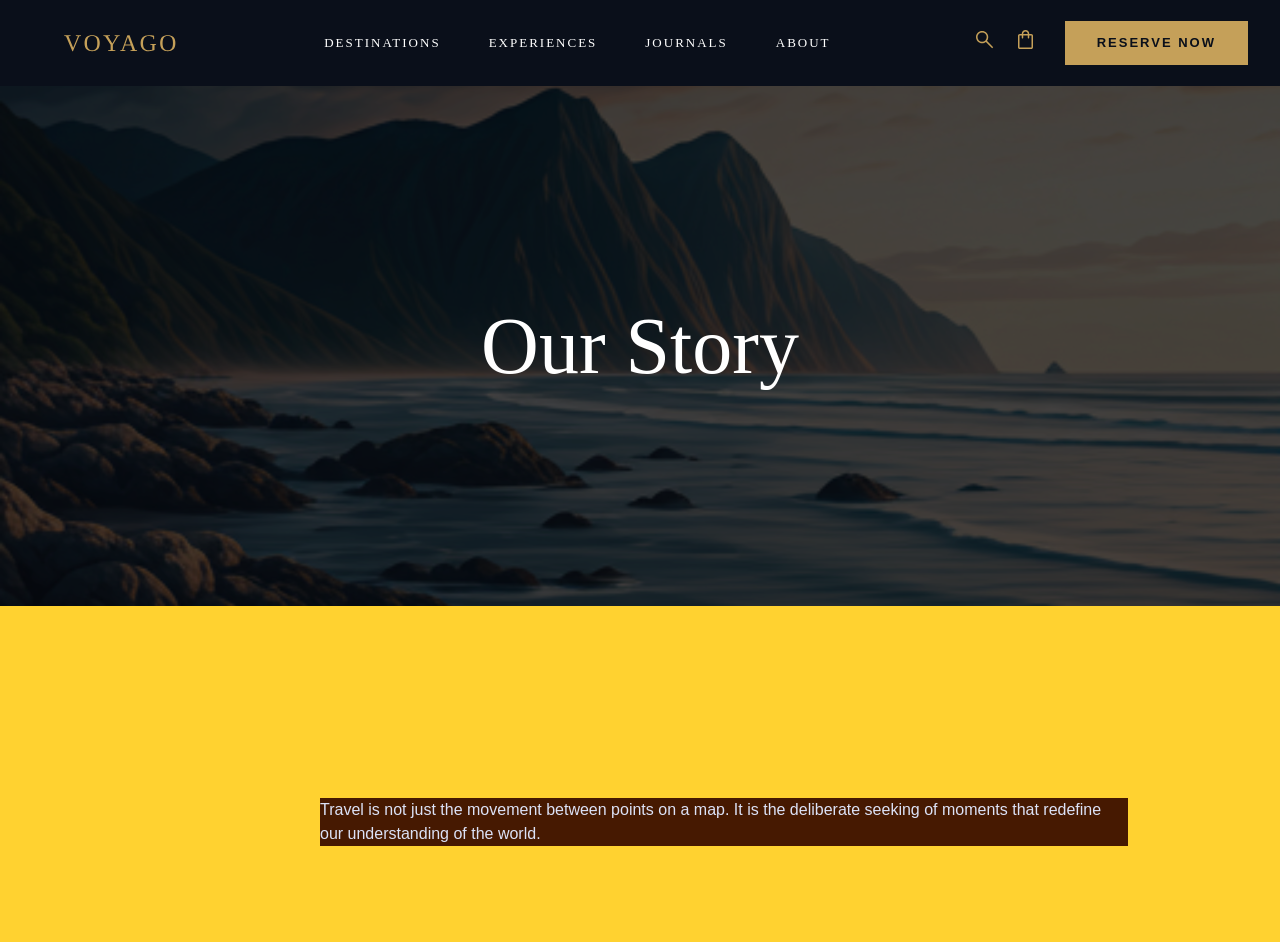
==== about.html @ e4453c05 "Create Header+Hero Sections for Our Story Page" ====
<!doctype html>
<html lang="en">
  <head>
    <meta charset="UTF-8" />
    <meta name="viewport" content="width=device-width, initial-scale=1.0" />
    <title>Our Story</title>
    <link rel="stylesheet" href="./assets/css/output.css" />
  </head>
  <body class="bg-[#0A0F1A] text-white">
    <header class="">
      <div class="container mx-auto flex justify-between items-center">
        <div class="logo">
          <a href="./index.html">
            <img
              src="./assets/image/Our Story/VOYAGO.svg"
              class="w-[115px] h-[32px] sm:ml-[64px]"
            />
          </a>
        </div>
        <div class="list hidden md:block">
          <ul
            class="flex gap-[48px] text-[#FFFFFF] font-abhaya-libra text-[13px] tracking-[2px]"
          >
            <li
              class="hover:text-[#C5A059] hover:underline underline-offset-4 transition tracking-[2px]"
            >
              <a href="#">DESTINATIONS</a>
            </li>
            <li
              class="hover:text-[#C5A059] hover:underline underline-offset-4 transition tracking-[2px]"
            >
              <a href="#">EXPERIENCES</a>
            </li>
            <li
              class="hover:text-[#C5A059] hover:underline underline-offset-4 transition tracking-[2px]"
            >
              <a href="#">JOURNALS</a>
            </li>
            <li
              class="hover:text-[#C5A059] hover:underline underline-offset-4 transition tracking-[2px]"
            >
              <a href="#">ABOUT</a>
            </li>
          </ul>
        </div>
        <div class="icons">
          <ul class="flex">
            <li>
              <a href="#">
                <img
                  class="my-[30.9px]"
                  src="./assets/image/Our Story/search.svg"
                />
              </a>
            </li>
            <li>
              <a href="#">
                <img
                  class="my-[30px]"
                  src="./assets/image/Our Story/margin.svg"
                />
              </a>
            </li>
            <li>
              <a href="#">
                <button
                  class="bg-[#C5A059] px-[32px] py-[12px] text-[#0A0F1A] mx-[32px] my-[21px] font-manrope font-semibold text-[13px] tracking-[2px]"
                >
                  RESERVE NOW
                </button>
              </a>
            </li>
          </ul>
        </div>
      </div>
    </header>
    <section class="relative h-[520px] overflow-hidden">
      <img
        src="./assets/image/Our Story/Hero section.svg"
        alt="Hero"
        class="absolute inset-0 w-full h-full object-cover"
      />

      <div class="absolute inset-0 bg-black/35"></div>

      <div
        class="relative z-10 h-full flex flex-col items-center justify-center text-center px-4"
      >
        <h1
          class="font-noto-serif text-white text-[80px] leading-[0.95] max-w-[900px]"
        >
          Our Story
        </h1>
      </div>
    </section>
    <section class="px-[160px] py-[96px] bg-amber-300">
      <div>
        <p class="font-manrope text-[16px] text-[#DCE2F7] w-[807.98px] bg-amber-950  mx-[160px] mt-[96px]">
          Travel is not just the movement between points on a map. It is the
          deliberate seeking of moments that redefine our understanding of the
          world.
        </p>
      </div>
      <div>
        <p></p>
      </div>
    </section>
  </body>
</html>
---- assets/css/output.css ----
/*! tailwindcss v4.1.18 | MIT License | https://tailwindcss.com */
@layer properties;
@layer theme, base, components, utilities;
@layer theme {
  :root, :host {
    --font-sans: ui-sans-serif, system-ui, sans-serif, "Apple Color Emoji",
      "Segoe UI Emoji", "Segoe UI Symbol", "Noto Color Emoji";
    --font-mono: ui-monospace, SFMono-Regular, Menlo, Monaco, Consolas, "Liberation Mono",
      "Courier New", monospace;
    --color-red-400: oklch(70.4% 0.191 22.216);
    --color-amber-300: oklch(87.9% 0.169 91.605);
    --color-amber-400: oklch(82.8% 0.189 84.429);
    --color-amber-500: oklch(76.9% 0.188 70.08);
    --color-amber-800: oklch(47.3% 0.137 46.201);
    --color-amber-950: oklch(27.9% 0.077 45.635);
    --color-black: #000;
    --color-white: #fff;
    --spacing: 0.25rem;
    --text-6xl: 3.75rem;
    --text-6xl--line-height: 1;
    --font-weight-light: 300;
    --font-weight-normal: 400;
    --font-weight-semibold: 600;
    --blur-md: 12px;
    --default-transition-duration: 150ms;
    --default-transition-timing-function: cubic-bezier(0.4, 0, 0.2, 1);
    --default-font-family: var(--font-sans);
    --default-mono-font-family: var(--font-mono);
    --font-abhaya-libra: "Abhaya Libre", serif;
    --font-manrope: "Manrope", sans-serif;
    --font-noto-serif: "Noto Serif", serif;
  }
}
@layer base {
  *, ::after, ::before, ::backdrop, ::file-selector-button {
    box-sizing: border-box;
    margin: 0;
    padding: 0;
    border: 0 solid;
  }
  html, :host {
    line-height: 1.5;
    -webkit-text-size-adjust: 100%;
    tab-size: 4;
    font-family: var(--default-font-family, ui-sans-serif, system-ui, sans-serif, "Apple Color Emoji", "Segoe UI Emoji", "Segoe UI Symbol", "Noto Color Emoji");
    font-feature-settings: var(--default-font-feature-settings, normal);
    font-variation-settings: var(--default-font-variation-settings, normal);
    -webkit-tap-highlight-color: transparent;
  }
  hr {
    height: 0;
    color: inherit;
    border-top-width: 1px;
  }
  abbr:where([title]) {
    -webkit-text-decoration: underline dotted;
    text-decoration: underline dotted;
  }
  h1, h2, h3, h4, h5, h6 {
    font-size: inherit;
    font-weight: inherit;
  }
  a {
    color: inherit;
    -webkit-text-decoration: inherit;
    text-decoration: inherit;
  }
  b, strong {
    font-weight: bolder;
  }
  code, kbd, samp, pre {
    font-family: var(--default-mono-font-family, ui-monospace, SFMono-Regular, Menlo, Monaco, Consolas, "Liberation Mono", "Courier New", monospace);
    font-feature-settings: var(--default-mono-font-feature-settings, normal);
    font-variation-settings: var(--default-mono-font-variation-settings, normal);
    font-size: 1em;
  }
  small {
    font-size: 80%;
  }
  sub, sup {
    font-size: 75%;
    line-height: 0;
    position: relative;
    vertical-align: baseline;
  }
  sub {
    bottom: -0.25em;
  }
  sup {
    top: -0.5em;
  }
  table {
    text-indent: 0;
    border-color: inherit;
    border-collapse: collapse;
  }
  :-moz-focusring {
    outline: auto;
  }
  progress {
    vertical-align: baseline;
  }
  summary {
    display: list-item;
  }
  ol, ul, menu {
    list-style: none;
  }
  img, svg, video, canvas, audio, iframe, embed, object {
    display: block;
    vertical-align: middle;
  }
  img, video {
    max-width: 100%;
    height: auto;
  }
  button, input, select, optgroup, textarea, ::file-selector-button {
    font: inherit;
    font-feature-settings: inherit;
    font-variation-settings: inherit;
    letter-spacing: inherit;
    color: inherit;
    border-radius: 0;
    background-color: transparent;
    opacity: 1;
  }
  :where(select:is([multiple], [size])) optgroup {
    font-weight: bolder;
  }
  :where(select:is([multiple], [size])) optgroup option {
    padding-inline-start: 20px;
  }
  ::file-selector-button {
    margin-inline-end: 4px;
  }
  ::placeholder {
    opacity: 1;
  }
  @supports (not (-webkit-appearance: -apple-pay-button))  or (contain-intrinsic-size: 1px) {
    ::placeholder {
      color: currentcolor;
      @supports (color: color-mix(in lab, red, red)) {
        color: color-mix(in oklab, currentcolor 50%, transparent);
      }
    }
  }
  textarea {
    resize: vertical;
  }
  ::-webkit-search-decoration {
    -webkit-appearance: none;
  }
  ::-webkit-date-and-time-value {
    min-height: 1lh;
    text-align: inherit;
  }
  ::-webkit-datetime-edit {
    display: inline-flex;
  }
  ::-webkit-datetime-edit-fields-wrapper {
    padding: 0;
  }
  ::-webkit-datetime-edit, ::-webkit-datetime-edit-year-field, ::-webkit-datetime-edit-month-field, ::-webkit-datetime-edit-day-field, ::-webkit-datetime-edit-hour-field, ::-webkit-datetime-edit-minute-field, ::-webkit-datetime-edit-second-field, ::-webkit-datetime-edit-millisecond-field, ::-webkit-datetime-edit-meridiem-field {
    padding-block: 0;
  }
  ::-webkit-calendar-picker-indicator {
    line-height: 1;
  }
  :-moz-ui-invalid {
    box-shadow: none;
  }
  button, input:where([type="button"], [type="reset"], [type="submit"]), ::file-selector-button {
    appearance: button;
  }
  ::-webkit-inner-spin-button, ::-webkit-outer-spin-button {
    height: auto;
  }
  [hidden]:where(:not([hidden="until-found"])) {
    display: none !important;
  }
}
@layer utilities {
  .absolute {
    position: absolute;
  }
  .relative {
    position: relative;
  }
  .inset-0 {
    inset: calc(var(--spacing) * 0);
  }
  .top-\[24px\] {
    top: 24px;
  }
  .bottom-10 {
    bottom: calc(var(--spacing) * 10);
  }
  .left-10 {
    left: calc(var(--spacing) * 10);
  }
  .left-16 {
    left: calc(var(--spacing) * 16);
  }
  .left-\[24px\] {
    left: 24px;
  }
  .z-10 {
    z-index: 10;
  }
  .col-span-2 {
    grid-column: span 2 / span 2;
  }
  .container {
    width: 100%;
    @media (width >= 40rem) {
      max-width: 40rem;
    }
    @media (width >= 48rem) {
      max-width: 48rem;
    }
    @media (width >= 64rem) {
      max-width: 64rem;
    }
    @media (width >= 80rem) {
      max-width: 80rem;
    }
    @media (width >= 96rem) {
      max-width: 96rem;
    }
  }
  .m-\[160px\] {
    margin: 160px;
  }
  .mx-\[16\] {
    margin-inline: 16;
  }
  .mx-\[32px\] {
    margin-inline: 32px;
  }
  .mx-\[64px\] {
    margin-inline: 64px;
  }
  .mx-\[160px\] {
    margin-inline: 160px;
  }
  .mx-\[573px\] {
    margin-inline: 573px;
  }
  .mx-auto {
    margin-inline: auto;
  }
  .my-\[9px\] {
    margin-block: 9px;
  }
  .my-\[21px\] {
    margin-block: 21px;
  }
  .my-\[24px\] {
    margin-block: 24px;
  }
  .my-\[30\.9px\] {
    margin-block: 30.9px;
  }
  .my-\[30px\] {
    margin-block: 30px;
  }
  .my-\[48px\] {
    margin-block: 48px;
  }
  .mt-6 {
    margin-top: calc(var(--spacing) * 6);
  }
  .mt-\[2\.5px\] {
    margin-top: 2.5px;
  }
  .mt-\[3\.5px\] {
    margin-top: 3.5px;
  }
  .mt-\[3px\] {
    margin-top: 3px;
  }
  .mt-\[4\.5px\] {
    margin-top: 4.5px;
  }
  .mt-\[4px\] {
    margin-top: 4px;
  }
  .mt-\[5\.5px\] {
    margin-top: 5.5px;
  }
  .mt-\[8px\] {
    margin-top: 8px;
  }
  .mt-\[9\.84px\] {
    margin-top: 9.84px;
  }
  .mt-\[12px\] {
    margin-top: 12px;
  }
  .mt-\[16px\] {
    margin-top: 16px;
  }
  .mt-\[24px\] {
    margin-top: 24px;
  }
  .mt-\[31\.8px\] {
    margin-top: 31.8px;
  }
  .mt-\[32px\] {
    margin-top: 32px;
  }
  .mt-\[40px\] {
    margin-top: 40px;
  }
  .mt-\[48\.5px\] {
    margin-top: 48.5px;
  }
  .mt-\[48px\] {
    margin-top: 48px;
  }
  .mt-\[54px\] {
    margin-top: 54px;
  }
  .mt-\[64px\] {
    margin-top: 64px;
  }
  .mt-\[71px\] {
    margin-top: 71px;
  }
  .mt-\[96px\] {
    margin-top: 96px;
  }
  .mt-\[218px\] {
    margin-top: 218px;
  }
  .mt-\[233px\] {
    margin-top: 233px;
  }
  .mr-\[5px\] {
    margin-right: 5px;
  }
  .mr-\[15\.65px\] {
    margin-right: 15.65px;
  }
  .mr-\[16px\] {
    margin-right: 16px;
  }
  .mr-\[24\.11px\] {
    margin-right: 24.11px;
  }
  .mr-\[24\.31px\] {
    margin-right: 24.31px;
  }
  .mr-\[32\.02px\] {
    margin-right: 32.02px;
  }
  .mr-\[33\.28px\] {
    margin-right: 33.28px;
  }
  .mr-\[41\.58px\] {
    margin-right: 41.58px;
  }
  .mr-\[48\.51px\] {
    margin-right: 48.51px;
  }
  .mr-\[64px\] {
    margin-right: 64px;
  }
  .mr-\[160px\] {
    margin-right: 160px;
  }
  .mr-\[291\.57px\] {
    margin-right: 291.57px;
  }
  .mb-\[8px\] {
    margin-bottom: 8px;
  }
  .mb-\[10px\] {
    margin-bottom: 10px;
  }
  .mb-\[12px\] {
    margin-bottom: 12px;
  }
  .mb-\[16px\] {
    margin-bottom: 16px;
  }
  .mb-\[32px\] {
    margin-bottom: 32px;
  }
  .mb-\[42px\] {
    margin-bottom: 42px;
  }
  .mb-\[64px\] {
    margin-bottom: 64px;
  }
  .mb-\[96px\] {
    margin-bottom: 96px;
  }
  .mb-\[161px\] {
    margin-bottom: 161px;
  }
  .mb-\[298px\] {
    margin-bottom: 298px;
  }
  .ml-\[16px\] {
    margin-left: 16px;
  }
  .ml-\[24px\] {
    margin-left: 24px;
  }
  .ml-\[37px\] {
    margin-left: 37px;
  }
  .ml-\[47\.66px\] {
    margin-left: 47.66px;
  }
  .ml-\[64\.01px\] {
    margin-left: 64.01px;
  }
  .ml-\[64px\] {
    margin-left: 64px;
  }
  .ml-\[65\.28px\] {
    margin-left: 65.28px;
  }
  .ml-\[73\.58px\] {
    margin-left: 73.58px;
  }
  .ml-\[80\.51px\] {
    margin-left: 80.51px;
  }
  .ml-\[107\.11px\] {
    margin-left: 107.11px;
  }
  .ml-\[109\.31px\] {
    margin-left: 109.31px;
  }
  .ml-\[160px\] {
    margin-left: 160px;
  }
  .ml-\[187px\] {
    margin-left: 187px;
  }
  .ml-\[291\.76px\] {
    margin-left: 291.76px;
  }
  .ml-\[428px\] {
    margin-left: 428px;
  }
  .ml-\[574px\] {
    margin-left: 574px;
  }
  .flex {
    display: flex;
  }
  .grid {
    display: grid;
  }
  .hidden {
    display: none;
  }
  .table {
    display: table;
  }
  .h-\[4\.32px\] {
    height: 4.32px;
  }
  .h-\[5\.59px\] {
    height: 5.59px;
  }
  .h-\[5px\] {
    height: 5px;
  }
  .h-\[7px\] {
    height: 7px;
  }
  .h-\[8px\] {
    height: 8px;
  }
  .h-\[9px\] {
    height: 9px;
  }
  .h-\[10px\] {
    height: 10px;
  }
  .h-\[11px\] {
    height: 11px;
  }
  .h-\[12px\] {
    height: 12px;
  }
  .h-\[14\.25px\] {
    height: 14.25px;
  }
  .h-\[16px\] {
    height: 16px;
  }
  .h-\[18\.35px\] {
    height: 18.35px;
  }
  .h-\[20\.85px\] {
    height: 20.85px;
  }
  .h-\[20px\] {
    height: 20px;
  }
  .h-\[23\.68px\] {
    height: 23.68px;
  }
  .h-\[24px\] {
    height: 24px;
  }
  .h-\[25px\] {
    height: 25px;
  }
  .h-\[32px\] {
    height: 32px;
  }
  .h-\[48px\] {
    height: 48px;
  }
  .h-\[59px\] {
    height: 59px;
  }
  .h-\[64px\] {
    height: 64px;
  }
  .h-\[76px\] {
    height: 76px;
  }
  .h-\[84px\] {
    height: 84px;
  }
  .h-\[96px\] {
    height: 96px;
  }
  .h-\[206\.85px\] {
    height: 206.85px;
  }
  .h-\[300px\] {
    height: 300px;
  }
  .h-\[434px\] {
    height: 434px;
  }
  .h-\[480px\] {
    height: 480px;
  }
  .h-\[493\.7px\] {
    height: 493.7px;
  }
  .h-\[520px\] {
    height: 520px;
  }
  .h-\[676px\] {
    height: 676px;
  }
  .h-\[700px\] {
    height: 700px;
  }
  .h-\[762\.69px\] {
    height: 762.69px;
  }
  .h-\[800px\] {
    height: 800px;
  }
  .h-\[1208px\] {
    height: 1208px;
  }
  .h-full {
    height: 100%;
  }
  .w-\[7\.4px\] {
    width: 7.4px;
  }
  .w-\[7\.5px\] {
    width: 7.5px;
  }
  .w-\[7px\] {
    width: 7px;
  }
  .w-\[8px\] {
    width: 8px;
  }
  .w-\[9\.42px\] {
    width: 9.42px;
  }
  .w-\[9px\] {
    width: 9px;
  }
  .w-\[10px\] {
    width: 10px;
  }
  .w-\[12\.96px\] {
    width: 12.96px;
  }
  .w-\[12px\] {
    width: 12px;
  }
  .w-\[14\.25px\] {
    width: 14.25px;
  }
  .w-\[16px\] {
    width: 16px;
  }
  .w-\[18\.75px\] {
    width: 18.75px;
  }
  .w-\[20px\] {
    width: 20px;
  }
  .w-\[21\.95px\] {
    width: 21.95px;
  }
  .w-\[30\.98px\] {
    width: 30.98px;
  }
  .w-\[37\.88px\] {
    width: 37.88px;
  }
  .w-\[48px\] {
    width: 48px;
  }
  .w-\[52\.89px\] {
    width: 52.89px;
  }
  .w-\[64px\] {
    width: 64px;
  }
  .w-\[70\.34px\] {
    width: 70.34px;
  }
  .w-\[80px\] {
    width: 80px;
  }
  .w-\[100px\] {
    width: 100px;
  }
  .w-\[115px\] {
    width: 115px;
  }
  .w-\[120px\] {
    width: 120px;
  }
  .w-\[139\.17px\] {
    width: 139.17px;
  }
  .w-\[140px\] {
    width: 140px;
  }
  .w-\[161\.53px\] {
    width: 161.53px;
  }
  .w-\[213px\] {
    width: 213px;
  }
  .w-\[214px\] {
    width: 214px;
  }
  .w-\[230px\] {
    width: 230px;
  }
  .w-\[240px\] {
    width: 240px;
  }
  .w-\[259\.33px\] {
    width: 259.33px;
  }
  .w-\[259px\] {
    width: 259px;
  }
  .w-\[280px\] {
    width: 280px;
  }
  .w-\[295\.44px\] {
    width: 295.44px;
  }
  .w-\[300px\] {
    width: 300px;
  }
  .w-\[326px\] {
    width: 326px;
  }
  .w-\[341\.33px\] {
    width: 341.33px;
  }
  .w-\[345\.44px\] {
    width: 345.44px;
  }
  .w-\[345px\] {
    width: 345px;
  }
  .w-\[350px\] {
    width: 350px;
  }
  .w-\[352px\] {
    width: 352px;
  }
  .w-\[357\.33px\] {
    width: 357.33px;
  }
  .w-\[362\.66px\] {
    width: 362.66px;
  }
  .w-\[364px\] {
    width: 364px;
  }
  .w-\[390px\] {
    width: 390px;
  }
  .w-\[413\.44px\] {
    width: 413.44px;
  }
  .w-\[459px\] {
    width: 459px;
  }
  .w-\[544px\] {
    width: 544px;
  }
  .w-\[552px\] {
    width: 552px;
  }
  .w-\[556px\] {
    width: 556px;
  }
  .w-\[672px\] {
    width: 672px;
  }
  .w-\[674\.56px\] {
    width: 674.56px;
  }
  .w-\[746\.67px\] {
    width: 746.67px;
  }
  .w-\[752px\] {
    width: 752px;
  }
  .w-\[757\.33px\] {
    width: 757.33px;
  }
  .w-\[762\.66px\] {
    width: 762.66px;
  }
  .w-\[807\.98px\] {
    width: 807.98px;
  }
  .w-\[824px\] {
    width: 824px;
  }
  .w-\[832px\] {
    width: 832px;
  }
  .w-\[873\.75px\] {
    width: 873.75px;
  }
  .w-\[896px\] {
    width: 896px;
  }
  .w-\[905px\] {
    width: 905px;
  }
  .w-\[938px\] {
    width: 938px;
  }
  .w-\[1152px\] {
    width: 1152px;
  }
  .w-full {
    width: 100%;
  }
  .max-w-\[900px\] {
    max-width: 900px;
  }
  .flex-1 {
    flex: 1;
  }
  .border-collapse {
    border-collapse: collapse;
  }
  .transform {
    transform: var(--tw-rotate-x,) var(--tw-rotate-y,) var(--tw-rotate-z,) var(--tw-skew-x,) var(--tw-skew-y,);
  }
  .cursor-pointer {
    cursor: pointer;
  }
  .resize {
    resize: both;
  }
  .grid-cols-3 {
    grid-template-columns: repeat(3, minmax(0, 1fr));
  }
  .flex-col {
    flex-direction: column;
  }
  .flex-wrap {
    flex-wrap: wrap;
  }
  .items-center {
    align-items: center;
  }
  .items-end {
    align-items: flex-end;
  }
  .justify-between {
    justify-content: space-between;
  }
  .justify-center {
    justify-content: center;
  }
  .justify-end {
    justify-content: flex-end;
  }
  .gap-\[4px\] {
    gap: 4px;
  }
  .gap-\[8px\] {
    gap: 8px;
  }
  .gap-\[9px\] {
    gap: 9px;
  }
  .gap-\[10px\] {
    gap: 10px;
  }
  .gap-\[11px\] {
    gap: 11px;
  }
  .gap-\[12px\] {
    gap: 12px;
  }
  .gap-\[16px\] {
    gap: 16px;
  }
  .gap-\[24px\] {
    gap: 24px;
  }
  .gap-\[32px\] {
    gap: 32px;
  }
  .gap-\[48px\] {
    gap: 48px;
  }
  .gap-\[50px\] {
    gap: 50px;
  }
  .gap-\[64px\] {
    gap: 64px;
  }
  .gap-\[100px\] {
    gap: 100px;
  }
  .gap-\[150px\] {
    gap: 150px;
  }
  .gap-\[175px\] {
    gap: 175px;
  }
  .gap-\[185px\] {
    gap: 185px;
  }
  .gap-\[199px\] {
    gap: 199px;
  }
  .gap-\[215px\] {
    gap: 215px;
  }
  .gap-\[280px\] {
    gap: 280px;
  }
  .gap-\[349\.47px\] {
    gap: 349.47px;
  }
  .gap-\[474px\] {
    gap: 474px;
  }
  .overflow-hidden {
    overflow: hidden;
  }
  .rounded {
    border-radius: 0.25rem;
  }
  .rounded-full {
    border-radius: calc(infinity * 1px);
  }
  .border {
    border-style: var(--tw-border-style);
    border-width: 1px;
  }
  .border-2 {
    border-style: var(--tw-border-style);
    border-width: 2px;
  }
  .border-t {
    border-top-style: var(--tw-border-style);
    border-top-width: 1px;
  }
  .border-t-1 {
    border-top-style: var(--tw-border-style);
    border-top-width: 1px;
  }
  .border-r {
    border-right-style: var(--tw-border-style);
    border-right-width: 1px;
  }
  .border-b {
    border-bottom-style: var(--tw-border-style);
    border-bottom-width: 1px;
  }
  .border-l {
    border-left-style: var(--tw-border-style);
    border-left-width: 1px;
  }
  .border-\[\#0A0F1A\] {
    border-color: #0A0F1A;
  }
  .border-\[\#0A0F1A\]\/20 {
    border-color: color-mix(in oklab, #0A0F1A 20%, transparent);
  }
  .border-\[\#1D1C17\] {
    border-color: #1D1C17;
  }
  .border-\[\#1D1C17\]\/20 {
    border-color: color-mix(in oklab, #1D1C17 20%, transparent);
  }
  .border-\[\#45464C\] {
    border-color: #45464C;
  }
  .border-\[\#909096\] {
    border-color: #909096;
  }
  .border-\[\#909096\]\/10 {
    border-color: color-mix(in oklab, #909096 10%, transparent);
  }
  .border-\[\#909096\]\/20 {
    border-color: color-mix(in oklab, #909096 20%, transparent);
  }
  .border-\[\#C5A059\] {
    border-color: #C5A059;
  }
  .border-\[\#C5A059\]\/20 {
    border-color: color-mix(in oklab, #C5A059 20%, transparent);
  }
  .border-\[\#C5A059\]\/30 {
    border-color: color-mix(in oklab, #C5A059 30%, transparent);
  }
  .border-\[\#D9D1C7\] {
    border-color: #D9D1C7;
  }
  .border-\[\#E8E0D5\] {
    border-color: #E8E0D5;
  }
  .border-\[\#FFFFFF\] {
    border-color: #FFFFFF;
  }
  .border-\[\#FFFFFF\]\/10 {
    border-color: color-mix(in oklab, #FFFFFF 10%, transparent);
  }
  .border-\[\#FFFFFF\]\/20 {
    border-color: color-mix(in oklab, #FFFFFF 20%, transparent);
  }
  .border-\[\#FFFFFF\]\/60 {
    border-color: color-mix(in oklab, #FFFFFF 60%, transparent);
  }
  .border-white {
    border-color: var(--color-white);
  }
  .border-white\/10 {
    border-color: color-mix(in srgb, #fff 10%, transparent);
    @supports (color: color-mix(in lab, red, red)) {
      border-color: color-mix(in oklab, var(--color-white) 10%, transparent);
    }
  }
  .bg-\[\#0A0F1A\] {
    background-color: #0A0F1A;
  }
  .bg-\[\#0A0F1A\]\/50 {
    background-color: color-mix(in oklab, #0A0F1A 50%, transparent);
  }
  .bg-\[\#2d3446\] {
    background-color: #2d3446;
  }
  .bg-\[\#141B2B\] {
    background-color: #141B2B;
  }
  .bg-\[\#191F2F\] {
    background-color: #191F2F;
  }
  .bg-\[\#20273a\] {
    background-color: #20273a;
  }
  .bg-\[\#C5A059\] {
    background-color: #C5A059;
  }
  .bg-\[\#C5A059\]\/20 {
    background-color: color-mix(in oklab, #C5A059 20%, transparent);
  }
  .bg-\[\#E4C285\] {
    background-color: #E4C285;
  }
  .bg-\[\#E7E2DA\] {
    background-color: #E7E2DA;
  }
  .bg-\[\#F2EDE4\] {
    background-color: #F2EDE4;
  }
  .bg-\[\#FAFAF7\] {
    background-color: #FAFAF7;
  }
  .bg-\[\#FFFFFF\]\/5 {
    background-color: color-mix(in oklab, #FFFFFF 5%, transparent);
  }
  .bg-\[\#FFFFFF\]\/50 {
    background-color: color-mix(in oklab, #FFFFFF 50%, transparent);
  }
  .bg-\[\#\] {
    background-color: #;
  }
  .bg-amber-300 {
    background-color: var(--color-amber-300);
  }
  .bg-amber-950 {
    background-color: var(--color-amber-950);
  }
  .bg-black {
    background-color: var(--color-black);
  }
  .bg-black\/20 {
    background-color: color-mix(in srgb, #000 20%, transparent);
    @supports (color: color-mix(in lab, red, red)) {
      background-color: color-mix(in oklab, var(--color-black) 20%, transparent);
    }
  }
  .bg-black\/35 {
    background-color: color-mix(in srgb, #000 35%, transparent);
    @supports (color: color-mix(in lab, red, red)) {
      background-color: color-mix(in oklab, var(--color-black) 35%, transparent);
    }
  }
  .bg-red-400 {
    background-color: var(--color-red-400);
  }
  .bg-white {
    background-color: var(--color-white);
  }
  .object-cover {
    object-fit: cover;
  }
  .object-fill {
    object-fit: fill;
  }
  .px-4 {
    padding-inline: calc(var(--spacing) * 4);
  }
  .px-6 {
    padding-inline: calc(var(--spacing) * 6);
  }
  .px-\[12px\] {
    padding-inline: 12px;
  }
  .px-\[16px\] {
    padding-inline: 16px;
  }
  .px-\[24px\] {
    padding-inline: 24px;
  }
  .px-\[32px\] {
    padding-inline: 32px;
  }
  .px-\[40px\] {
    padding-inline: 40px;
  }
  .px-\[48px\] {
    padding-inline: 48px;
  }
  .px-\[64px\] {
    padding-inline: 64px;
  }
  .px-\[84px\] {
    padding-inline: 84px;
  }
  .px-\[160px\] {
    padding-inline: 160px;
  }
  .py-\[4px\] {
    padding-block: 4px;
  }
  .py-\[8px\] {
    padding-block: 8px;
  }
  .py-\[12px\] {
    padding-block: 12px;
  }
  .py-\[14px\] {
    padding-block: 14px;
  }
  .py-\[15px\] {
    padding-block: 15px;
  }
  .py-\[16px\] {
    padding-block: 16px;
  }
  .py-\[20px\] {
    padding-block: 20px;
  }
  .py-\[22px\] {
    padding-block: 22px;
  }
  .py-\[24px\] {
    padding-block: 24px;
  }
  .py-\[30px\] {
    padding-block: 30px;
  }
  .py-\[32px\] {
    padding-block: 32px;
  }
  .py-\[48px\] {
    padding-block: 48px;
  }
  .py-\[96px\] {
    padding-block: 96px;
  }
  .py-\[160px\] {
    padding-block: 160px;
  }
  .pt-\[14px\] {
    padding-top: 14px;
  }
  .pt-\[16px\] {
    padding-top: 16px;
  }
  .pt-\[47px\] {
    padding-top: 47px;
  }
  .pt-\[96px\] {
    padding-top: 96px;
  }
  .pb-\[8px\] {
    padding-bottom: 8px;
  }
  .pb-\[15px\] {
    padding-bottom: 15px;
  }
  .pb-\[16px\] {
    padding-bottom: 16px;
  }
  .pb-\[32px\] {
    padding-bottom: 32px;
  }
  .pb-\[48px\] {
    padding-bottom: 48px;
  }
  .pb-\[100px\] {
    padding-bottom: 100px;
  }
  .pb-\[160px\] {
    padding-bottom: 160px;
  }
  .text-center {
    text-align: center;
  }
  .text-left {
    text-align: left;
  }
  .text-right {
    text-align: right;
  }
  .font-abhaya-libra {
    font-family: var(--font-abhaya-libra);
  }
  .font-manrope {
    font-family: var(--font-manrope);
  }
  .font-noto-serif {
    font-family: var(--font-noto-serif);
  }
  .text-6xl {
    font-size: var(--text-6xl);
    line-height: var(--tw-leading, var(--text-6xl--line-height));
  }
  .text-\[10px\] {
    font-size: 10px;
  }
  .text-\[11px\] {
    font-size: 11px;
  }
  .text-\[12px\] {
    font-size: 12px;
  }
  .text-\[13px\] {
    font-size: 13px;
  }
  .text-\[14px\] {
    font-size: 14px;
  }
  .text-\[15px\] {
    font-size: 15px;
  }
  .text-\[16px\] {
    font-size: 16px;
  }
  .text-\[18px\] {
    font-size: 18px;
  }
  .text-\[20px\] {
    font-size: 20px;
  }
  .text-\[24px\] {
    font-size: 24px;
  }
  .text-\[30px\] {
    font-size: 30px;
  }
  .text-\[32px\] {
    font-size: 32px;
  }
  .text-\[40px\] {
    font-size: 40px;
  }
  .text-\[48px\] {
    font-size: 48px;
  }
  .text-\[52px\] {
    font-size: 52px;
  }
  .text-\[64px\] {
    font-size: 64px;
  }
  .text-\[80px\] {
    font-size: 80px;
  }
  .text-\[128px\] {
    font-size: 128px;
  }
  .leading-\[0\.95\] {
    --tw-leading: 0.95;
    line-height: 0.95;
  }
  .leading-\[1\.2\] {
    --tw-leading: 1.2;
    line-height: 1.2;
  }
  .leading-\[1\.2px\] {
    --tw-leading: 1.2px;
    line-height: 1.2px;
  }
  .leading-none {
    --tw-leading: 1;
    line-height: 1;
  }
  .font-light {
    --tw-font-weight: var(--font-weight-light);
    font-weight: var(--font-weight-light);
  }
  .font-normal {
    --tw-font-weight: var(--font-weight-normal);
    font-weight: var(--font-weight-normal);
  }
  .font-semibold {
    --tw-font-weight: var(--font-weight-semibold);
    font-weight: var(--font-weight-semibold);
  }
  .tracking-\[1px\] {
    --tw-tracking: 1px;
    letter-spacing: 1px;
  }
  .tracking-\[2px\] {
    --tw-tracking: 2px;
    letter-spacing: 2px;
  }
  .tracking-\[3px\] {
    --tw-tracking: 3px;
    letter-spacing: 3px;
  }
  .tracking-\[4px\] {
    --tw-tracking: 4px;
    letter-spacing: 4px;
  }
  .text-\[\#0A0F1A\] {
    color: #0A0F1A;
  }
  .text-\[\#0A0F1A\]\/60 {
    color: color-mix(in oklab, #0A0F1A 60%, transparent);
  }
  .text-\[\#0C1322\] {
    color: #0C1322;
  }
  .text-\[\#0C1322\]\/50 {
    color: color-mix(in oklab, #0C1322 50%, transparent);
  }
  .text-\[\#0C1322\]\/70 {
    color: color-mix(in oklab, #0C1322 70%, transparent);
  }
  .text-\[\#1D1C17\] {
    color: #1D1C17;
  }
  .text-\[\#2E2E2E\] {
    color: #2E2E2E;
  }
  .text-\[\#6B7280\] {
    color: #6B7280;
  }
  .text-\[\#412D00\] {
    color: #412D00;
  }
  .text-\[\#261900\] {
    color: #261900;
  }
  .text-\[\#494741\] {
    color: #494741;
  }
  .text-\[\#C5A059\] {
    color: #C5A059;
  }
  .text-\[\#C6C6CC\] {
    color: #C6C6CC;
  }
  .text-\[\#CAC6BE\] {
    color: #CAC6BE;
  }
  .text-\[\#D6B676\] {
    color: #D6B676;
  }
  .text-\[\#DCE2F7\] {
    color: #DCE2F7;
  }
  .text-\[\#E4C285\] {
    color: #E4C285;
  }
  .text-\[\#FFFFFF\] {
    color: #FFFFFF;
  }
  .text-\[\#FFFFFF\]\/20 {
    color: color-mix(in oklab, #FFFFFF 20%, transparent);
  }
  .text-\[\#FFFFFF\]\/40 {
    color: color-mix(in oklab, #FFFFFF 40%, transparent);
  }
  .text-\[\#FFFFFF\]\/60 {
    color: color-mix(in oklab, #FFFFFF 60%, transparent);
  }
  .text-\[\#FFFFFF\]\/80 {
    color: color-mix(in oklab, #FFFFFF 80%, transparent);
  }
  .text-\[\#FFFFFF\]\/90 {
    color: color-mix(in oklab, #FFFFFF 90%, transparent);
  }
  .text-\[\#\] {
    color: #;
  }
  .text-\[14\] {
    color: 14;
  }
  .text-white {
    color: var(--color-white);
  }
  .text-white\/50 {
    color: color-mix(in srgb, #fff 50%, transparent);
    @supports (color: color-mix(in lab, red, red)) {
      color: color-mix(in oklab, var(--color-white) 50%, transparent);
    }
  }
  .text-white\/80 {
    color: color-mix(in srgb, #fff 80%, transparent);
    @supports (color: color-mix(in lab, red, red)) {
      color: color-mix(in oklab, var(--color-white) 80%, transparent);
    }
  }
  .uppercase {
    text-transform: uppercase;
  }
  .italic {
    font-style: italic;
  }
  .underline {
    text-decoration-line: underline;
  }
  .underline-offset-4 {
    text-underline-offset: 4px;
  }
  .underline-offset-\[6px\] {
    text-underline-offset: 6px;
  }
  .underline-offset-\[42px\] {
    text-underline-offset: 42px;
  }
  .opacity-0 {
    opacity: 0%;
  }
  .outline {
    outline-style: var(--tw-outline-style);
    outline-width: 1px;
  }
  .backdrop-blur-md {
    --tw-backdrop-blur: blur(var(--blur-md));
    -webkit-backdrop-filter: var(--tw-backdrop-blur,) var(--tw-backdrop-brightness,) var(--tw-backdrop-contrast,) var(--tw-backdrop-grayscale,) var(--tw-backdrop-hue-rotate,) var(--tw-backdrop-invert,) var(--tw-backdrop-opacity,) var(--tw-backdrop-saturate,) var(--tw-backdrop-sepia,);
    backdrop-filter: var(--tw-backdrop-blur,) var(--tw-backdrop-brightness,) var(--tw-backdrop-contrast,) var(--tw-backdrop-grayscale,) var(--tw-backdrop-hue-rotate,) var(--tw-backdrop-invert,) var(--tw-backdrop-opacity,) var(--tw-backdrop-saturate,) var(--tw-backdrop-sepia,);
  }
  .backdrop-filter {
    -webkit-backdrop-filter: var(--tw-backdrop-blur,) var(--tw-backdrop-brightness,) var(--tw-backdrop-contrast,) var(--tw-backdrop-grayscale,) var(--tw-backdrop-hue-rotate,) var(--tw-backdrop-invert,) var(--tw-backdrop-opacity,) var(--tw-backdrop-saturate,) var(--tw-backdrop-sepia,);
    backdrop-filter: var(--tw-backdrop-blur,) var(--tw-backdrop-brightness,) var(--tw-backdrop-contrast,) var(--tw-backdrop-grayscale,) var(--tw-backdrop-hue-rotate,) var(--tw-backdrop-invert,) var(--tw-backdrop-opacity,) var(--tw-backdrop-saturate,) var(--tw-backdrop-sepia,);
  }
  .transition {
    transition-property: color, background-color, border-color, outline-color, text-decoration-color, fill, stroke, --tw-gradient-from, --tw-gradient-via, --tw-gradient-to, opacity, box-shadow, transform, translate, scale, rotate, filter, -webkit-backdrop-filter, backdrop-filter, display, content-visibility, overlay, pointer-events;
    transition-timing-function: var(--tw-ease, var(--default-transition-timing-function));
    transition-duration: var(--tw-duration, var(--default-transition-duration));
  }
  .duration-300 {
    --tw-duration: 300ms;
    transition-duration: 300ms;
  }
  .hover\:border-\[\#1D1C17\] {
    &:hover {
      @media (hover: hover) {
        border-color: #1D1C17;
      }
    }
  }
  .hover\:border-\[\#CFC4B8\] {
    &:hover {
      @media (hover: hover) {
        border-color: #CFC4B8;
      }
    }
  }
  .hover\:border-\[\#E4C285\] {
    &:hover {
      @media (hover: hover) {
        border-color: #E4C285;
      }
    }
  }
  .hover\:bg-\[\#E4C285\] {
    &:hover {
      @media (hover: hover) {
        background-color: #E4C285;
      }
    }
  }
  .hover\:text-\[\#0C1322\] {
    &:hover {
      @media (hover: hover) {
        color: #0C1322;
      }
    }
  }
  .hover\:text-\[\#1D1C17\] {
    &:hover {
      @media (hover: hover) {
        color: #1D1C17;
      }
    }
  }
  .hover\:text-\[\#C5A059\] {
    &:hover {
      @media (hover: hover) {
        color: #C5A059;
      }
    }
  }
  .hover\:text-\[\#E4C285\] {
    &:hover {
      @media (hover: hover) {
        color: #E4C285;
      }
    }
  }
  .hover\:text-white {
    &:hover {
      @media (hover: hover) {
        color: var(--color-white);
      }
    }
  }
  .hover\:underline {
    &:hover {
      @media (hover: hover) {
        text-decoration-line: underline;
      }
    }
  }
  .hover\:opacity-100 {
    &:hover {
      @media (hover: hover) {
        opacity: 100%;
      }
    }
  }
  .sm\:ml-\[64px\] {
    @media (width >= 40rem) {
      margin-left: 64px;
    }
  }
  .md\:block {
    @media (width >= 48rem) {
      display: block;
    }
  }
}
@import url('https://fonts.googleapis.com/css2?family=Abhaya+Libre:wght@400;500;600;700;800&family=Mansalva&family=Open+Sans:ital,wght@0,300..800;1,300..800&display=swap');
@property --tw-rotate-x {
  syntax: "*";
  inherits: false;
}
@property --tw-rotate-y {
  syntax: "*";
  inherits: false;
}
@property --tw-rotate-z {
  syntax: "*";
  inherits: false;
}
@property --tw-skew-x {
  syntax: "*";
  inherits: false;
}
@property --tw-skew-y {
  syntax: "*";
  inherits: false;
}
@property --tw-border-style {
  syntax: "*";
  inherits: false;
  initial-value: solid;
}
@property --tw-leading {
  syntax: "*";
  inherits: false;
}
@property --tw-font-weight {
  syntax: "*";
  inherits: false;
}
@property --tw-tracking {
  syntax: "*";
  inherits: false;
}
@property --tw-outline-style {
  syntax: "*";
  inherits: false;
  initial-value: solid;
}
@property --tw-backdrop-blur {
  syntax: "*";
  inherits: false;
}
@property --tw-backdrop-brightness {
  syntax: "*";
  inherits: false;
}
@property --tw-backdrop-contrast {
  syntax: "*";
  inherits: false;
}
@property --tw-backdrop-grayscale {
  syntax: "*";
  inherits: false;
}
@property --tw-backdrop-hue-rotate {
  syntax: "*";
  inherits: false;
}
@property --tw-backdrop-invert {
  syntax: "*";
  inherits: false;
}
@property --tw-backdrop-opacity {
  syntax: "*";
  inherits: false;
}
@property --tw-backdrop-saturate {
  syntax: "*";
  inherits: false;
}
@property --tw-backdrop-sepia {
  syntax: "*";
  inherits: false;
}
@property --tw-duration {
  syntax: "*";
  inherits: false;
}
@layer properties {
  @supports ((-webkit-hyphens: none) and (not (margin-trim: inline))) or ((-moz-orient: inline) and (not (color:rgb(from red r g b)))) {
    *, ::before, ::after, ::backdrop {
      --tw-rotate-x: initial;
      --tw-rotate-y: initial;
      --tw-rotate-z: initial;
      --tw-skew-x: initial;
      --tw-skew-y: initial;
      --tw-border-style: solid;
      --tw-leading: initial;
      --tw-font-weight: initial;
      --tw-tracking: initial;
      --tw-outline-style: solid;
      --tw-backdrop-blur: initial;
      --tw-backdrop-brightness: initial;
      --tw-backdrop-contrast: initial;
      --tw-backdrop-grayscale: initial;
      --tw-backdrop-hue-rotate: initial;
      --tw-backdrop-invert: initial;
      --tw-backdrop-opacity: initial;
      --tw-backdrop-saturate: initial;
      --tw-backdrop-sepia: initial;
      --tw-duration: initial;
    }
  }
}
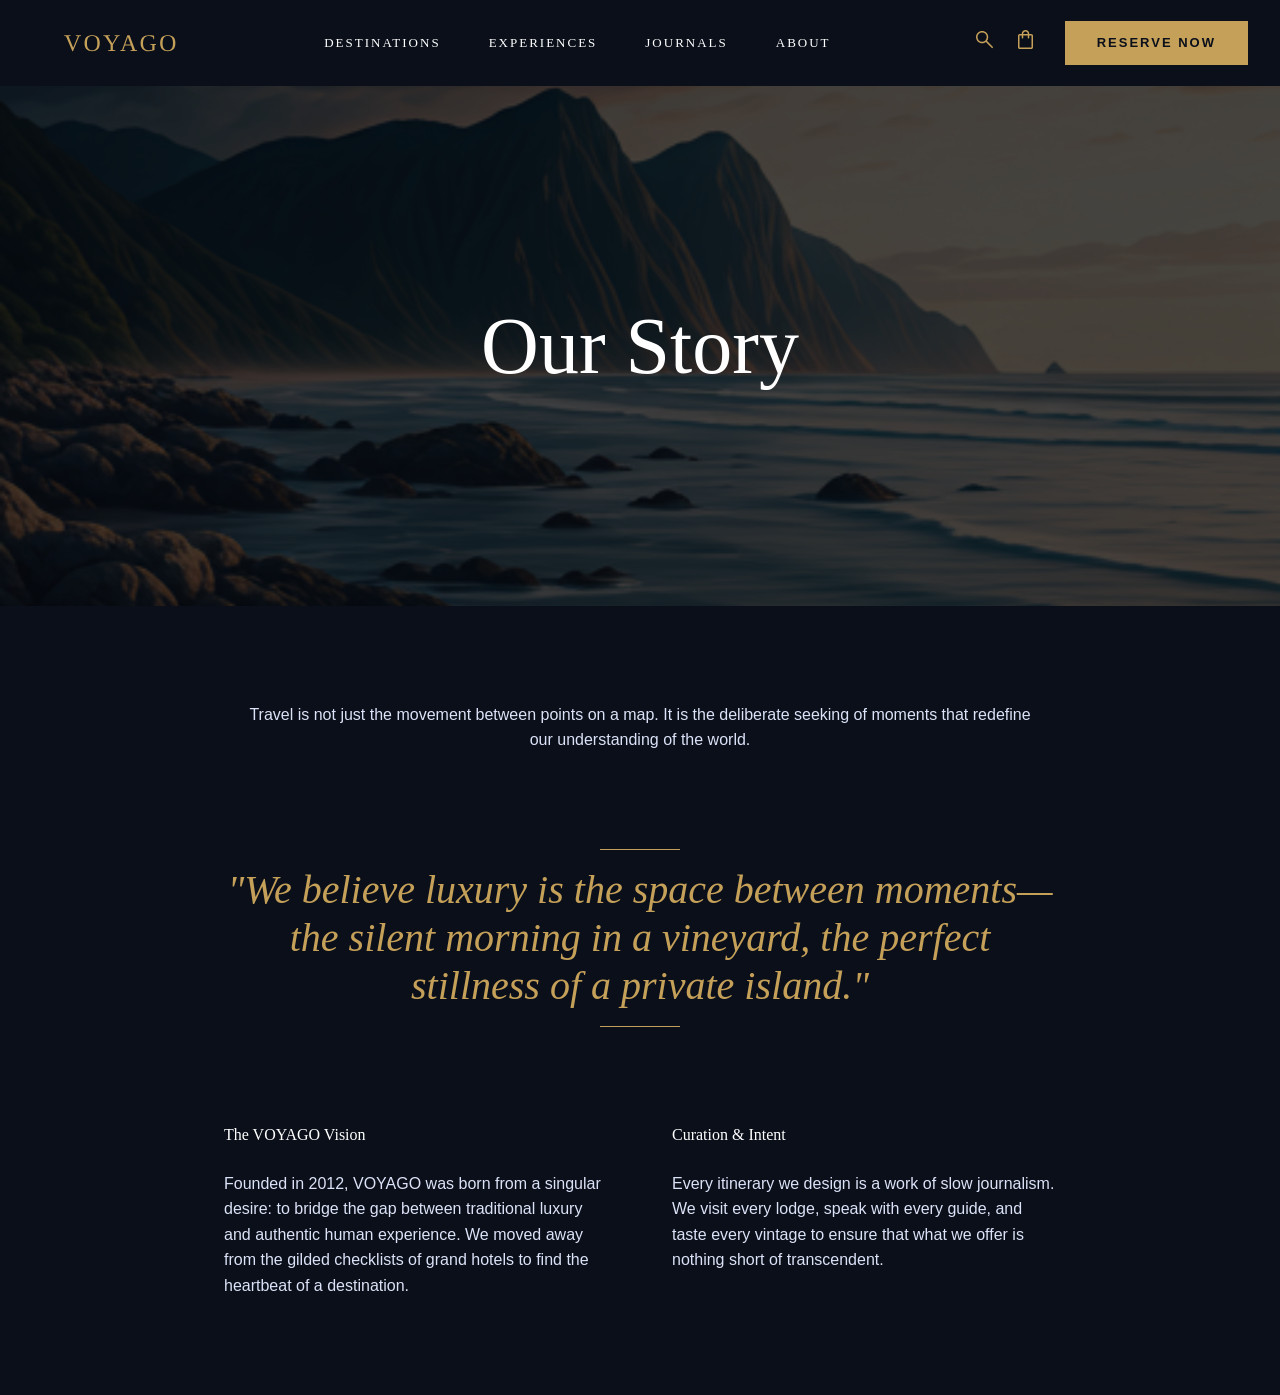
==== commit 205bb1be: "Create Narrative Content Section for Our Story Page" ====
--- a/about.html
+++ b/about.html
@@ -93,17 +93,62 @@
         </h1>
       </div>
     </section>
-    <section class="px-[160px] py-[96px] bg-amber-300">
+    <section class="px-[160px] py-[96px]">
       <div>
-        <p class="font-manrope text-[16px] text-[#DCE2F7] w-[807.98px] bg-amber-950  mx-[160px] mt-[96px]">
+        <p
+          class="font-manrope text-[16px] text-[#DCE2F7] max-w-[808px] mx-auto text-center leading-[160%]"
+          
+        >
+        <!-- max-width: keeps the content from becoming too wide
+             mx-auto: centers the element horizontally
+             text-center: centers the text inside the element
+             leading-[160%]: adds more space between text lines for better readability -->
           Travel is not just the movement between points on a map. It is the
           deliberate seeking of moments that redefine our understanding of the
           world.
         </p>
       </div>
-      <div>
-        <p></p>
+      <div class="w-[832px] mx-auto mt-[96px] text-center">
+        <img
+          src="./assets/image/Our Story/Horizontal Divider.svg"
+          class="mx-auto"
+        />
+        <p
+          class="font-noto-serif text-[40px] italic text-[#C5A059] leading-[120%] mt-[16px] mb-[16px]"
+        >
+          "We believe luxury is the space between moments—the silent morning in
+          a vineyard, the perfect stillness of a private island."
+        </p>
+        <img
+          src="./assets/image/Our Story/Horizontal Divider.svg"
+          class="mx-auto"
+        />
       </div>
+      <div class="mt-[96px] flex justify-center gap-[64px]">
+        <!-- justify-center: centers flex items horizontally  -->
+        <div class="w-[384px]">
+          <p class="font-noto-serif text-[16px] text-[#FFFFFF]">
+            The VOYAGO Vision
+          </p>
+          <p class="font-manrope text-[16px] text-[#DCE2F7] mt-[24px] leading-[160%]">
+            Founded in 2012, VOYAGO was born from a singular desire: to bridge
+            the gap between traditional luxury and authentic human experience.
+            We moved away from the gilded checklists of grand hotels to find the
+            heartbeat of a destination.
+          </p>
+        </div>
+        <div class="w-[384px]">
+          <p class="font-noto-serif text-[16px] text-[#FFFFFF]">
+            Curation & Intent
+          </p>
+          <p class="font-manrope text-[16px] text-[#DCE2F7] mt-[24px] leading-[160%]">
+            Every itinerary we design is a work of slow journalism. We visit
+            every lodge, speak with every guide, and taste every vintage to
+            ensure that what we offer is nothing short of transcendent.
+          </p>
+        </div>
+      </div>
+      
     </section>
   </body>
 </html>
--- a/assets/css/output.css
+++ b/assets/css/output.css
@@ -231,9 +231,15 @@
   .m-\[160px\] {
     margin: 160px;
   }
+  .mx-\[2px\] {
+    margin-inline: 2px;
+  }
   .mx-\[16\] {
     margin-inline: 16;
   }
+  .mx-\[24px\] {
+    margin-inline: 24px;
+  }
   .mx-\[32px\] {
     margin-inline: 32px;
   }
@@ -243,6 +249,9 @@
   .mx-\[160px\] {
     margin-inline: 160px;
   }
+  .mx-\[224px\] {
+    margin-inline: 224px;
+  }
   .mx-\[573px\] {
     margin-inline: 573px;
   }
@@ -288,6 +297,9 @@
   .mt-\[5\.5px\] {
     margin-top: 5.5px;
   }
+  .mt-\[6px\] {
+    margin-top: 6px;
+  }
   .mt-\[8px\] {
     margin-top: 8px;
   }
@@ -336,6 +348,9 @@
   .mt-\[233px\] {
     margin-top: 233px;
   }
+  .mt-\[px\] {
+    margin-top: px;
+  }
   .mr-\[5px\] {
     margin-right: 5px;
   }
@@ -372,6 +387,9 @@
   .mr-\[291\.57px\] {
     margin-right: 291.57px;
   }
+  .mb-\[1\] {
+    margin-bottom: 1;
+  }
   .mb-\[8px\] {
     margin-bottom: 8px;
   }
@@ -441,6 +459,9 @@
   .ml-\[187px\] {
     margin-left: 187px;
   }
+  .ml-\[224px\] {
+    margin-left: 224px;
+  }
   .ml-\[291\.76px\] {
     margin-left: 291.76px;
   }
@@ -705,6 +726,9 @@
   .w-\[364px\] {
     width: 364px;
   }
+  .w-\[384px\] {
+    width: 384px;
+  }
   .w-\[390px\] {
     width: 390px;
   }
@@ -750,6 +774,9 @@
   .w-\[832px\] {
     width: 832px;
   }
+  .w-\[832x\] {
+    width: 832x;
+  }
   .w-\[873\.75px\] {
     width: 873.75px;
   }
@@ -767,6 +794,9 @@
   }
   .w-full {
     width: 100%;
+  }
+  .max-w-\[808px\] {
+    max-width: 808px;
   }
   .max-w-\[900px\] {
     max-width: 900px;
@@ -1243,6 +1273,14 @@
   .leading-\[1\.2px\] {
     --tw-leading: 1.2px;
     line-height: 1.2px;
+  }
+  .leading-\[120\%\] {
+    --tw-leading: 120%;
+    line-height: 120%;
+  }
+  .leading-\[160\%\] {
+    --tw-leading: 160%;
+    line-height: 160%;
   }
   .leading-none {
     --tw-leading: 1;
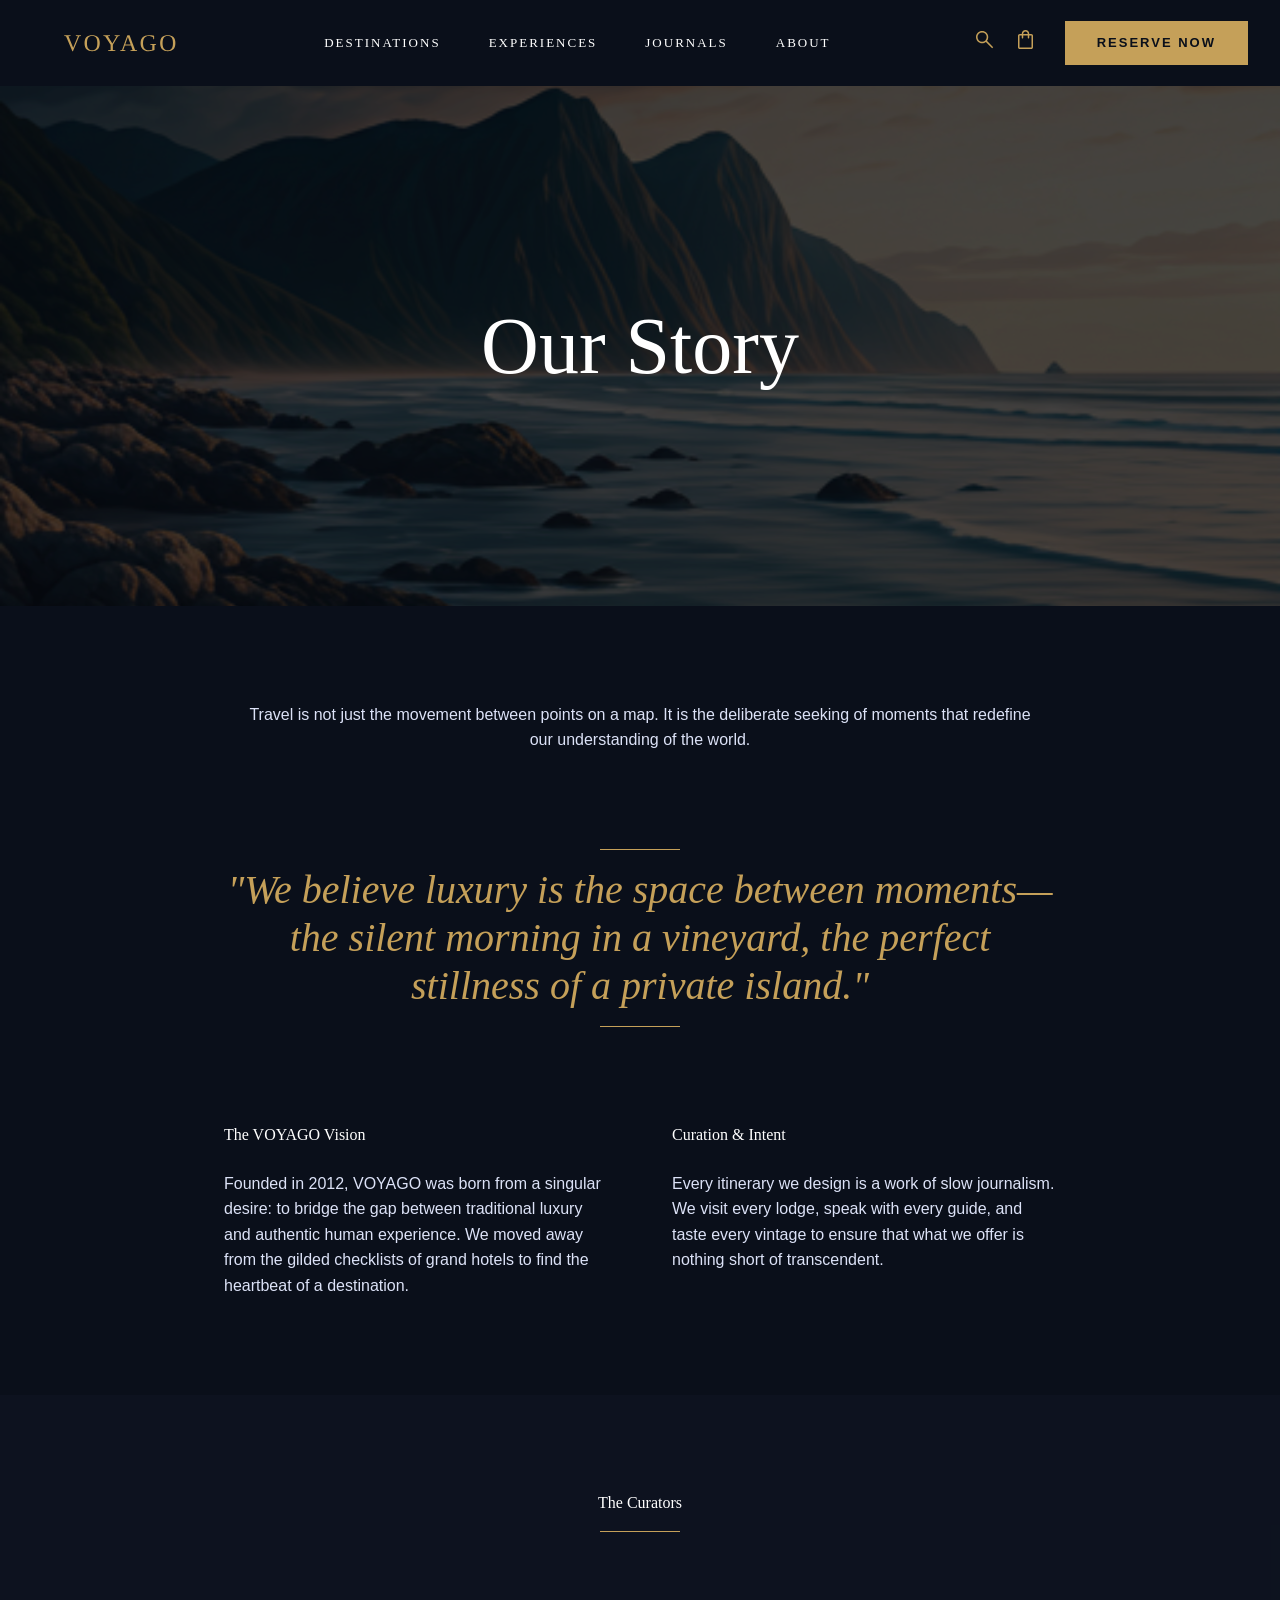
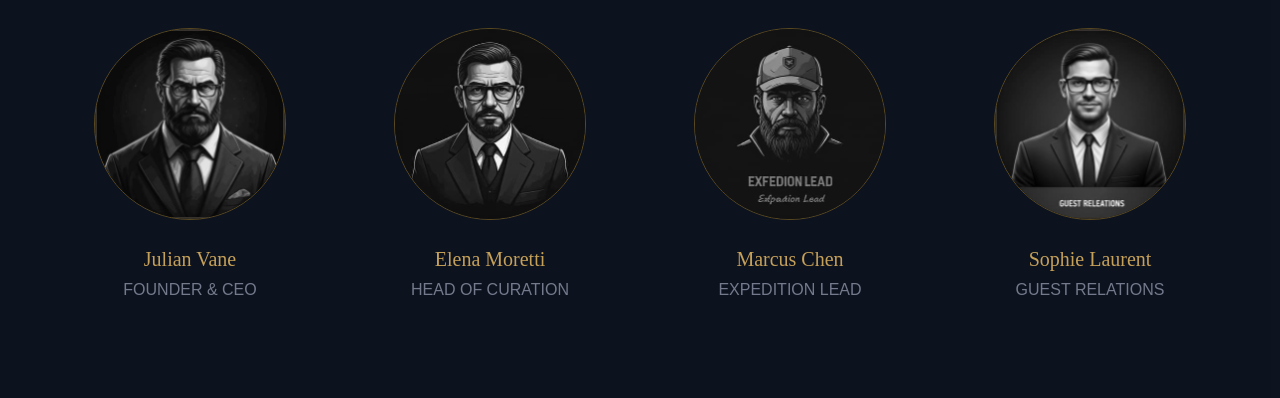
==== commit 474c2634: "Create Team Section for Our Story Page" ====
--- a/about.html
+++ b/about.html
@@ -97,9 +97,8 @@
       <div>
         <p
           class="font-manrope text-[16px] text-[#DCE2F7] max-w-[808px] mx-auto text-center leading-[160%]"
-          
-        >
-        <!-- max-width: keeps the content from becoming too wide
+        >
+          <!-- max-width: keeps the content from becoming too wide
              mx-auto: centers the element horizontally
              text-center: centers the text inside the element
              leading-[160%]: adds more space between text lines for better readability -->
@@ -130,7 +129,9 @@
           <p class="font-noto-serif text-[16px] text-[#FFFFFF]">
             The VOYAGO Vision
           </p>
-          <p class="font-manrope text-[16px] text-[#DCE2F7] mt-[24px] leading-[160%]">
+          <p
+            class="font-manrope text-[16px] text-[#DCE2F7] mt-[24px] leading-[160%]"
+          >
             Founded in 2012, VOYAGO was born from a singular desire: to bridge
             the gap between traditional luxury and authentic human experience.
             We moved away from the gilded checklists of grand hotels to find the
@@ -141,14 +142,96 @@
           <p class="font-noto-serif text-[16px] text-[#FFFFFF]">
             Curation & Intent
           </p>
-          <p class="font-manrope text-[16px] text-[#DCE2F7] mt-[24px] leading-[160%]">
+          <p
+            class="font-manrope text-[16px] text-[#DCE2F7] mt-[24px] leading-[160%]"
+          >
             Every itinerary we design is a work of slow journalism. We visit
             every lodge, speak with every guide, and taste every vintage to
             ensure that what we offer is nothing short of transcendent.
           </p>
         </div>
       </div>
-      
+    </section>
+    <section class="py-[96px] bg-[#141B2B]/30">
+        <div class="max-w-[1280px] mx-auto">
+      <div>
+        <p
+          class="w-[98.52] text-center text-[#FFFFFF] font-noto-serif text-[16px]"
+        >
+          The Curators
+        </p>
+        <img
+          src="./assets/image/Our Story/Horizontal Divider.svg"
+          class="mt-[16px] mx-auto"
+        />
+      </div>
+      <div class="flex justify-center gap-[48px] mt-[96px]">
+        <div class="w-[252px] text-center">
+          <div
+            class="w-[192px] h-[192px] rounded-full overflow-hidden border border-[#5B4A1F] mx-auto"
+          >
+            <img
+              src="./assets/image/Our Story/Julian Vane.svg"
+              class="w-full h-full object-cover"
+            />
+          </div>
+          <p class="font-noto-serif text-[20px] text-[#C5A059] mt-[24px]">Julian Vane</p>
+          <p
+            class="font-manrope text-[16px] text-[#DCE2F7]/50 font-light mt-[4px] text-center"
+          >
+            FOUNDER & CEO
+          </p>
+        </div>
+      <div class="w-[252px] text-center">
+          <div
+            class="w-[192px] h-[192px] rounded-full overflow-hidden border border-[#5B4A1F] mx-auto"
+          >
+            <img
+              src="./assets/image/Our Story/Elena Moretti.svg"
+              class="w-full h-full object-cover"
+            />
+          </div>
+          <p class="font-noto-serif text-[20px] text-[#C5A059] mt-[24px]">Elena Moretti</p>
+          <p
+            class="font-manrope text-[16px] text-[#DCE2F7]/50 font-light mt-[4px] text-center"
+          >
+            HEAD OF CURATION
+          </p>
+        </div>
+      <div class="w-[252px] text-center">
+          <div
+            class="w-[192px] h-[192px] rounded-full overflow-hidden border border-[#5B4A1F] mx-auto"
+          >
+            <img
+              src="./assets/image/Our Story/Marcus Chen.svg"
+              class="w-full h-full object-cover"
+            />
+          </div>
+          <p class="font-noto-serif text-[20px] text-[#C5A059] mt-[24px]">Marcus Chen</p>
+          <p
+            class="font-manrope text-[16px] text-[#DCE2F7]/50 font-light mt-[4px] text-center"
+          >
+            EXPEDITION LEAD
+          </p>
+        </div>
+      <div class="w-[252px] text-center">
+          <div
+            class="w-[192px] h-[192px] rounded-full overflow-hidden border border-[#5B4A1F] mx-auto"
+          >
+            <img
+              src="./assets/image/Our Story/Sophie Laurent.svg"
+              class="w-full h-full object-cover"
+            />
+          </div>
+          <p class="font-noto-serif text-[20px] text-[#C5A059] mt-[24px]">Sophie Laurent</p>
+          <p
+            class="font-manrope text-[16px] text-[#DCE2F7]/50 font-light mt-[4px] text-center"
+          >
+            GUEST RELATIONS
+          </p>
+        </div>
+      </div>
+      </div>
     </section>
   </body>
 </html>
--- a/assets/css/output.css
+++ b/assets/css/output.css
@@ -8,6 +8,7 @@
     --font-mono: ui-monospace, SFMono-Regular, Menlo, Monaco, Consolas, "Liberation Mono",
       "Courier New", monospace;
     --color-red-400: oklch(70.4% 0.191 22.216);
+    --color-red-500: oklch(63.7% 0.237 25.331);
     --color-amber-300: oklch(87.9% 0.169 91.605);
     --color-amber-400: oklch(82.8% 0.189 84.429);
     --color-amber-500: oklch(76.9% 0.188 70.08);
@@ -555,9 +556,18 @@
   .h-\[96px\] {
     height: 96px;
   }
+  .h-\[180px\] {
+    height: 180px;
+  }
+  .h-\[192px\] {
+    height: 192px;
+  }
   .h-\[206\.85px\] {
     height: 206.85px;
   }
+  .h-\[272px\] {
+    height: 272px;
+  }
   .h-\[300px\] {
     height: 300px;
   }
@@ -654,6 +664,9 @@
   .w-\[80px\] {
     width: 80px;
   }
+  .w-\[98\.52\] {
+    width: 98.52;
+  }
   .w-\[100px\] {
     width: 100px;
   }
@@ -672,6 +685,12 @@
   .w-\[161\.53px\] {
     width: 161.53px;
   }
+  .w-\[180px\] {
+    width: 180px;
+  }
+  .w-\[192px\] {
+    width: 192px;
+  }
   .w-\[213px\] {
     width: 213px;
   }
@@ -684,6 +703,9 @@
   .w-\[240px\] {
     width: 240px;
   }
+  .w-\[252px\] {
+    width: 252px;
+  }
   .w-\[259\.33px\] {
     width: 259.33px;
   }
@@ -801,11 +823,17 @@
   .max-w-\[900px\] {
     max-width: 900px;
   }
+  .max-w-\[1280px\] {
+    max-width: 1280px;
+  }
   .flex-1 {
     flex: 1;
   }
   .border-collapse {
     border-collapse: collapse;
+  }
+  .scale-\[1\.15\] {
+    scale: 1.15;
   }
   .transform {
     transform: var(--tw-rotate-x,) var(--tw-rotate-y,) var(--tw-rotate-z,) var(--tw-skew-x,) var(--tw-skew-y,);
@@ -951,6 +979,9 @@
   }
   .border-\[\#1D1C17\]\/20 {
     border-color: color-mix(in oklab, #1D1C17 20%, transparent);
+  }
+  .border-\[\#5B4A1F\] {
+    border-color: #5B4A1F;
   }
   .border-\[\#45464C\] {
     border-color: #45464C;
@@ -1006,11 +1037,17 @@
   .bg-\[\#0A0F1A\]\/50 {
     background-color: color-mix(in oklab, #0A0F1A 50%, transparent);
   }
+  .bg-\[\#1e4cb7\] {
+    background-color: #1e4cb7;
+  }
   .bg-\[\#2d3446\] {
     background-color: #2d3446;
   }
   .bg-\[\#141B2B\] {
     background-color: #141B2B;
+  }
+  .bg-\[\#141B2B\]\/30 {
+    background-color: color-mix(in oklab, #141B2B 30%, transparent);
   }
   .bg-\[\#191F2F\] {
     background-color: #191F2F;
@@ -1069,6 +1106,9 @@
   .bg-red-400 {
     background-color: var(--color-red-400);
   }
+  .bg-red-500 {
+    background-color: var(--color-red-500);
+  }
   .bg-white {
     background-color: var(--color-white);
   }
@@ -1107,6 +1147,9 @@
   }
   .px-\[84px\] {
     padding-inline: 84px;
+  }
+  .px-\[94px\] {
+    padding-inline: 94px;
   }
   .px-\[160px\] {
     padding-inline: 160px;
@@ -1361,6 +1404,9 @@
   }
   .text-\[\#DCE2F7\] {
     color: #DCE2F7;
+  }
+  .text-\[\#DCE2F7\]\/50 {
+    color: color-mix(in oklab, #DCE2F7 50%, transparent);
   }
   .text-\[\#E4C285\] {
     color: #E4C285;
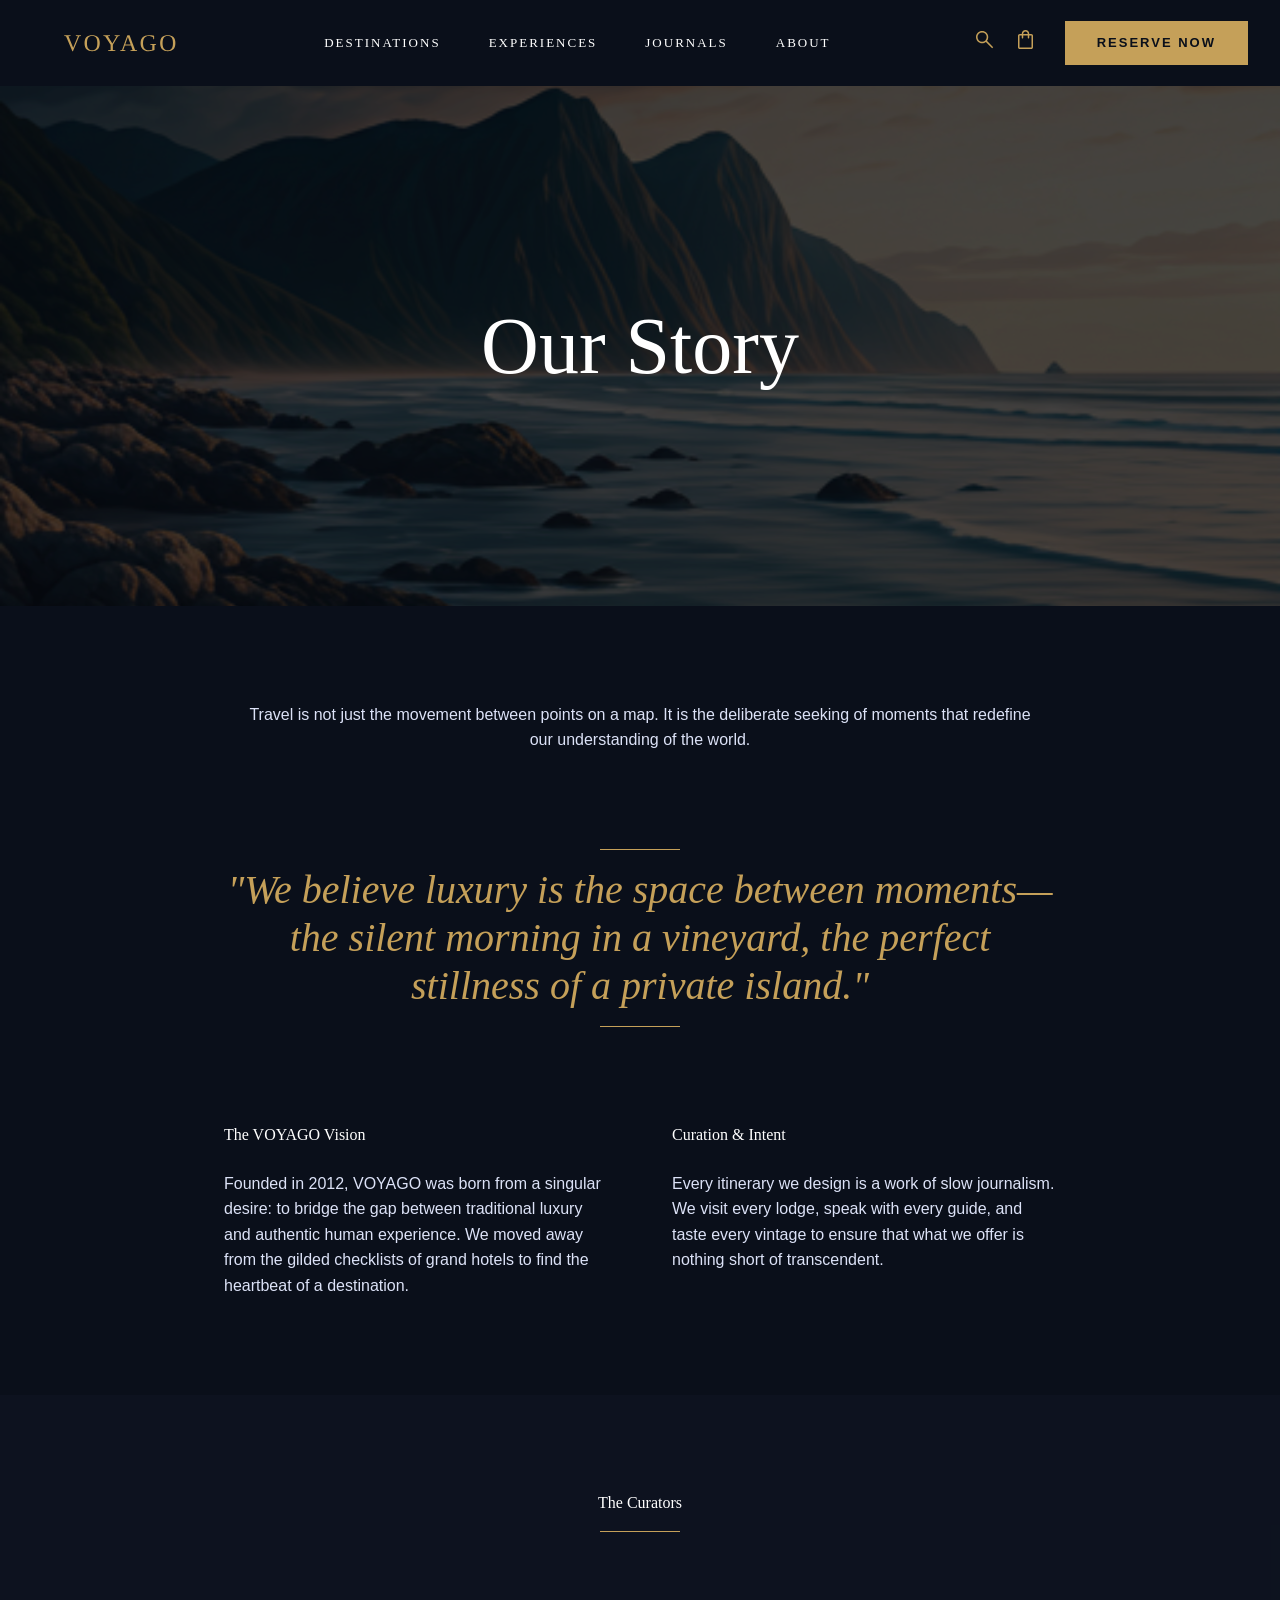
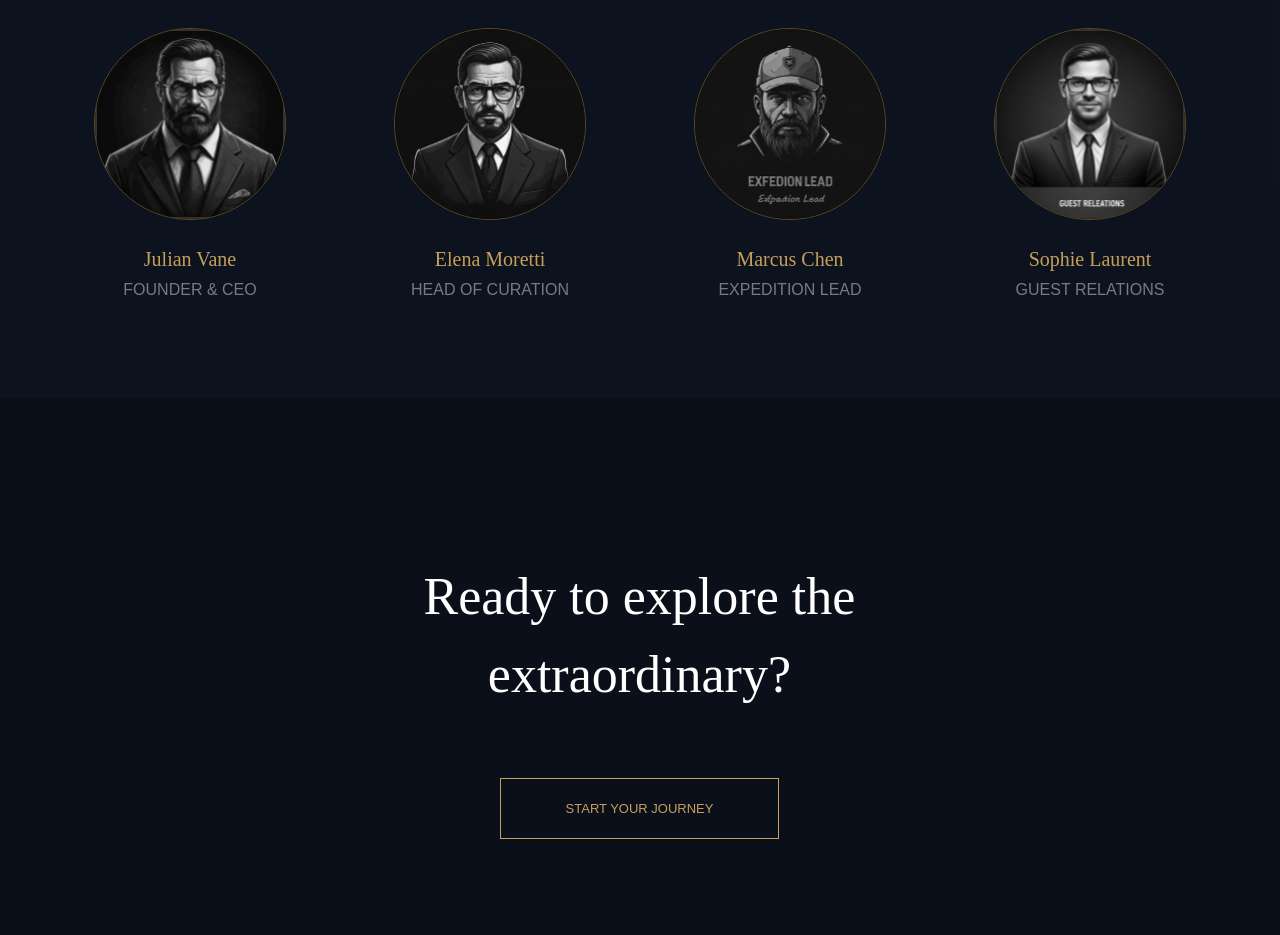
==== commit 456f35cf: "Create CTA Section for Our Story Page" ====
--- a/about.html
+++ b/about.html
@@ -153,84 +153,108 @@
       </div>
     </section>
     <section class="py-[96px] bg-[#141B2B]/30">
-        <div class="max-w-[1280px] mx-auto">
-      <div>
-        <p
-          class="w-[98.52] text-center text-[#FFFFFF] font-noto-serif text-[16px]"
-        >
-          The Curators
-        </p>
-        <img
-          src="./assets/image/Our Story/Horizontal Divider.svg"
-          class="mt-[16px] mx-auto"
-        />
-      </div>
-      <div class="flex justify-center gap-[48px] mt-[96px]">
-        <div class="w-[252px] text-center">
-          <div
-            class="w-[192px] h-[192px] rounded-full overflow-hidden border border-[#5B4A1F] mx-auto"
-          >
-            <img
-              src="./assets/image/Our Story/Julian Vane.svg"
-              class="w-full h-full object-cover"
-            />
-          </div>
-          <p class="font-noto-serif text-[20px] text-[#C5A059] mt-[24px]">Julian Vane</p>
-          <p
-            class="font-manrope text-[16px] text-[#DCE2F7]/50 font-light mt-[4px] text-center"
-          >
-            FOUNDER & CEO
-          </p>
-        </div>
-      <div class="w-[252px] text-center">
-          <div
-            class="w-[192px] h-[192px] rounded-full overflow-hidden border border-[#5B4A1F] mx-auto"
-          >
-            <img
-              src="./assets/image/Our Story/Elena Moretti.svg"
-              class="w-full h-full object-cover"
-            />
-          </div>
-          <p class="font-noto-serif text-[20px] text-[#C5A059] mt-[24px]">Elena Moretti</p>
-          <p
-            class="font-manrope text-[16px] text-[#DCE2F7]/50 font-light mt-[4px] text-center"
-          >
-            HEAD OF CURATION
-          </p>
-        </div>
-      <div class="w-[252px] text-center">
-          <div
-            class="w-[192px] h-[192px] rounded-full overflow-hidden border border-[#5B4A1F] mx-auto"
-          >
-            <img
-              src="./assets/image/Our Story/Marcus Chen.svg"
-              class="w-full h-full object-cover"
-            />
-          </div>
-          <p class="font-noto-serif text-[20px] text-[#C5A059] mt-[24px]">Marcus Chen</p>
-          <p
-            class="font-manrope text-[16px] text-[#DCE2F7]/50 font-light mt-[4px] text-center"
-          >
-            EXPEDITION LEAD
-          </p>
-        </div>
-      <div class="w-[252px] text-center">
-          <div
-            class="w-[192px] h-[192px] rounded-full overflow-hidden border border-[#5B4A1F] mx-auto"
-          >
-            <img
-              src="./assets/image/Our Story/Sophie Laurent.svg"
-              class="w-full h-full object-cover"
-            />
-          </div>
-          <p class="font-noto-serif text-[20px] text-[#C5A059] mt-[24px]">Sophie Laurent</p>
-          <p
-            class="font-manrope text-[16px] text-[#DCE2F7]/50 font-light mt-[4px] text-center"
-          >
-            GUEST RELATIONS
-          </p>
-        </div>
-      </div>
+      <div class="max-w-[1280px] mx-auto">
+        <div>
+          <p
+            class="w-[98.52] text-center text-[#FFFFFF] font-noto-serif text-[16px]"
+          >
+            The Curators
+          </p>
+          <img
+            src="./assets/image/Our Story/Horizontal Divider.svg"
+            class="mt-[16px] mx-auto"
+          />
+        </div>
+        <div class="flex justify-center gap-[48px] mt-[96px]">
+          <div class="w-[252px] text-center">
+            <div
+              class="w-[192px] h-[192px] rounded-full overflow-hidden border border-[#5B4A1F] mx-auto"
+            >
+              <img
+                src="./assets/image/Our Story/Julian Vane.svg"
+                class="w-full h-full object-cover"
+              />
+            </div>
+            <p class="font-noto-serif text-[20px] text-[#C5A059] mt-[24px]">
+              Julian Vane
+            </p>
+            <p
+              class="font-manrope text-[16px] text-[#DCE2F7]/50 font-light mt-[4px] text-center"
+            >
+              FOUNDER & CEO
+            </p>
+          </div>
+          <div class="w-[252px] text-center">
+            <div
+              class="w-[192px] h-[192px] rounded-full overflow-hidden border border-[#5B4A1F] mx-auto"
+            >
+              <img
+                src="./assets/image/Our Story/Elena Moretti.svg"
+                class="w-full h-full object-cover"
+              />
+            </div>
+            <p class="font-noto-serif text-[20px] text-[#C5A059] mt-[24px]">
+              Elena Moretti
+            </p>
+            <p
+              class="font-manrope text-[16px] text-[#DCE2F7]/50 font-light mt-[4px] text-center"
+            >
+              HEAD OF CURATION
+            </p>
+          </div>
+          <div class="w-[252px] text-center">
+            <div
+              class="w-[192px] h-[192px] rounded-full overflow-hidden border border-[#5B4A1F] mx-auto"
+            >
+              <img
+                src="./assets/image/Our Story/Marcus Chen.svg"
+                class="w-full h-full object-cover"
+              />
+            </div>
+            <p class="font-noto-serif text-[20px] text-[#C5A059] mt-[24px]">
+              Marcus Chen
+            </p>
+            <p
+              class="font-manrope text-[16px] text-[#DCE2F7]/50 font-light mt-[4px] text-center"
+            >
+              EXPEDITION LEAD
+            </p>
+          </div>
+          <div class="w-[252px] text-center">
+            <div
+              class="w-[192px] h-[192px] rounded-full overflow-hidden border border-[#5B4A1F] mx-auto"
+            >
+              <img
+                src="./assets/image/Our Story/Sophie Laurent.svg"
+                class="w-full h-full object-cover"
+              />
+            </div>
+            <p class="font-noto-serif text-[20px] text-[#C5A059] mt-[24px]">
+              Sophie Laurent
+            </p>
+            <p
+              class="font-manrope text-[16px] text-[#DCE2F7]/50 font-light mt-[4px] text-center"
+            >
+              GUEST RELATIONS
+            </p>
+          </div>
+        </div>
+      </div>
+    </section>
+    <section class="pb-[96px]">
+      <div class="max-w-[1280px] mx-auto">
+        <div class="mt-[160px] ml-[240px]">
+          <p
+            class="font-noto-serif text-[52px] text-[#FFFFFF] text-center ml-[145px] w-[508.78px] pb-[64px]"
+          >
+            Ready to explore the extraordinary?
+          </p>
+        </div>
+        <button
+          class="w-[279.05px] font-manrope text-[13px] text-[#C5A059] py-[20px] px-[48px] border border-text[#C5A059] text-center ml-[500px]"
+        >
+         <p>START YOUR JOURNEY</p> 
+        </button>
       </div>
     </section>
   </body>
--- a/assets/css/output.css
+++ b/assets/css/output.css
@@ -310,6 +310,9 @@
   .mt-\[12px\] {
     margin-top: 12px;
   }
+  .mt-\[16p\] {
+    margin-top: 16p;
+  }
   .mt-\[16px\] {
     margin-top: 16px;
   }
@@ -343,6 +346,9 @@
   .mt-\[96px\] {
     margin-top: 96px;
   }
+  .mt-\[160px\] {
+    margin-top: 160px;
+  }
   .mt-\[218px\] {
     margin-top: 218px;
   }
@@ -454,6 +460,9 @@
   .ml-\[109\.31px\] {
     margin-left: 109.31px;
   }
+  .ml-\[145px\] {
+    margin-left: 145px;
+  }
   .ml-\[160px\] {
     margin-left: 160px;
   }
@@ -463,12 +472,21 @@
   .ml-\[224px\] {
     margin-left: 224px;
   }
+  .ml-\[240px\] {
+    margin-left: 240px;
+  }
   .ml-\[291\.76px\] {
     margin-left: 291.76px;
   }
   .ml-\[428px\] {
     margin-left: 428px;
   }
+  .ml-\[500\] {
+    margin-left: 500;
+  }
+  .ml-\[500px\] {
+    margin-left: 500px;
+  }
   .ml-\[574px\] {
     margin-left: 574px;
   }
@@ -688,6 +706,9 @@
   .w-\[180px\] {
     width: 180px;
   }
+  .w-\[181\.05px\] {
+    width: 181.05px;
+  }
   .w-\[192px\] {
     width: 192px;
   }
@@ -712,6 +733,9 @@
   .w-\[259px\] {
     width: 259px;
   }
+  .w-\[279\.05px\] {
+    width: 279.05px;
+  }
   .w-\[280px\] {
     width: 280px;
   }
@@ -760,6 +784,9 @@
   .w-\[459px\] {
     width: 459px;
   }
+  .w-\[508\.78px\] {
+    width: 508.78px;
+  }
   .w-\[544px\] {
     width: 544px;
   }
@@ -786,6 +813,9 @@
   }
   .w-\[762\.66px\] {
     width: 762.66px;
+  }
+  .w-\[800px\] {
+    width: 800px;
   }
   .w-\[807\.98px\] {
     width: 807.98px;
@@ -1222,6 +1252,15 @@
   }
   .pb-\[48px\] {
     padding-bottom: 48px;
+  }
+  .pb-\[64px\] {
+    padding-bottom: 64px;
+  }
+  .pb-\[96p\] {
+    padding-bottom: 96p;
+  }
+  .pb-\[96px\] {
+    padding-bottom: 96px;
   }
   .pb-\[100px\] {
     padding-bottom: 100px;
